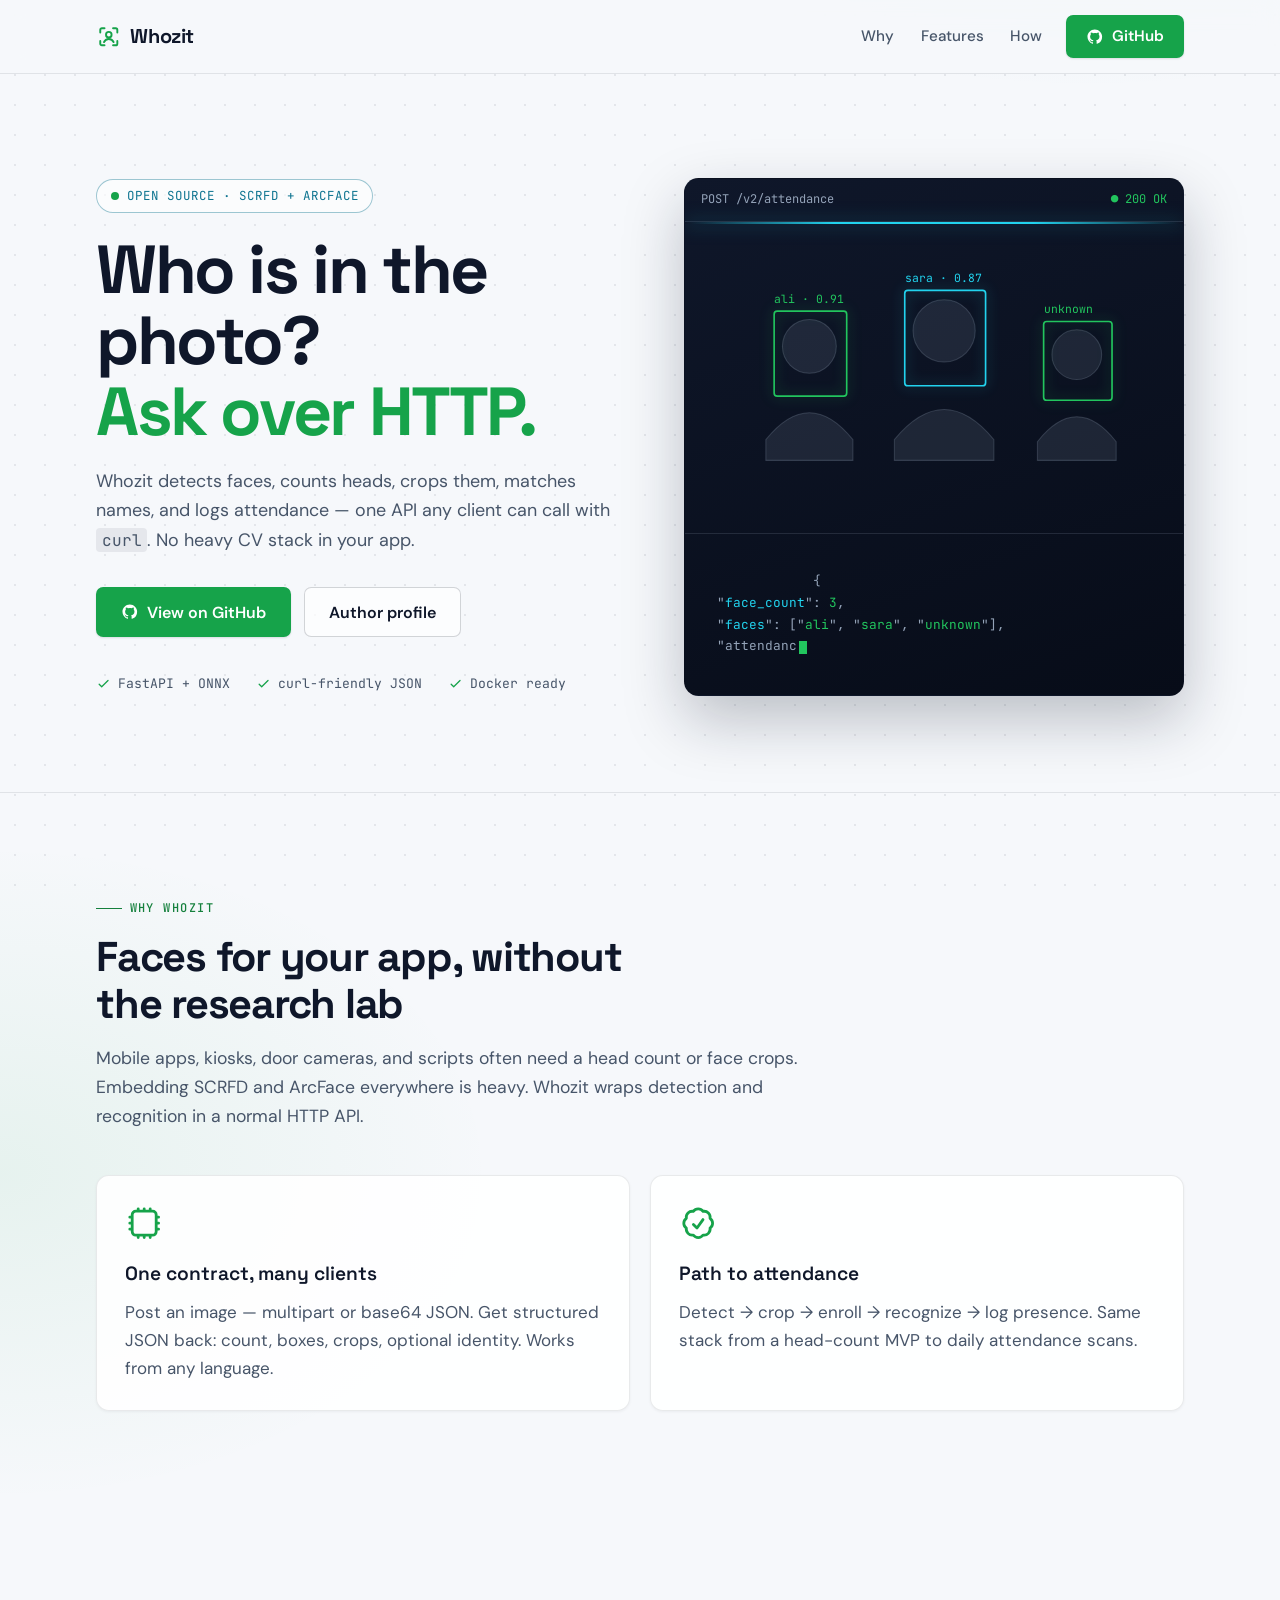
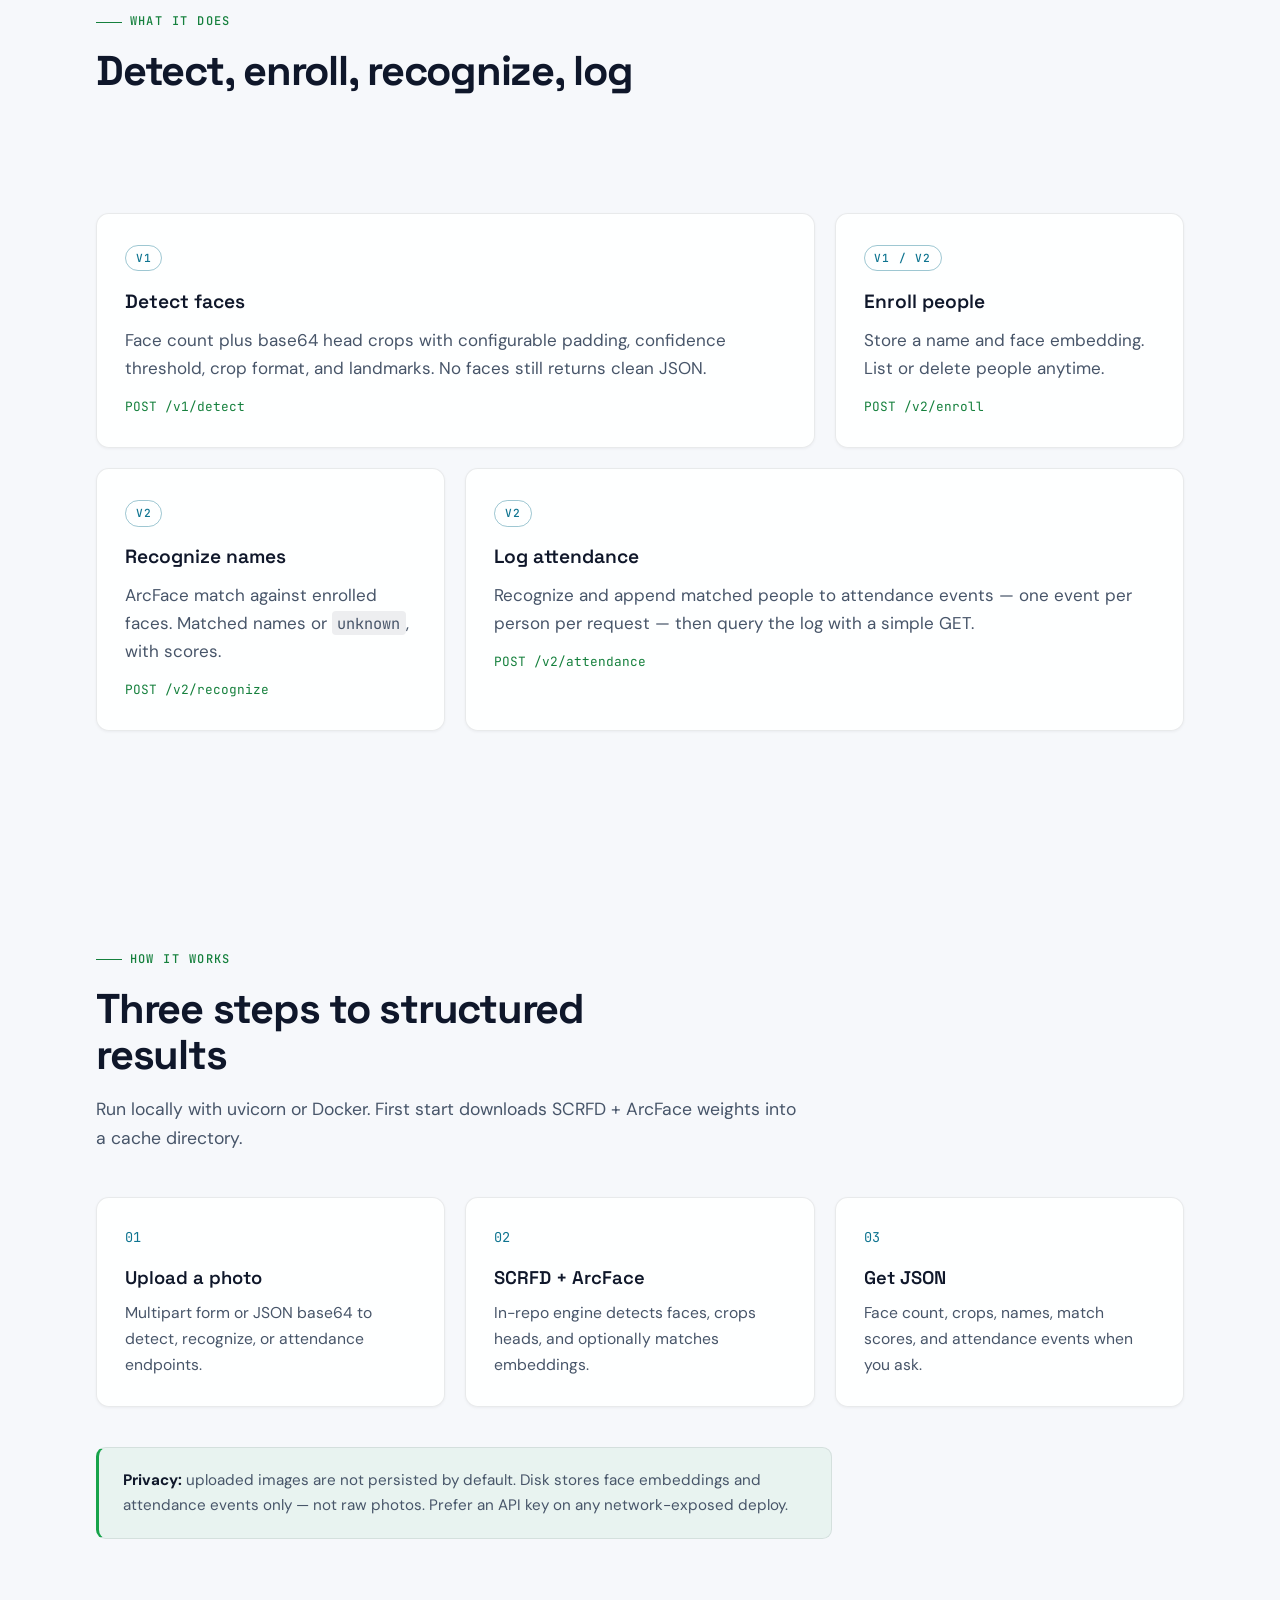
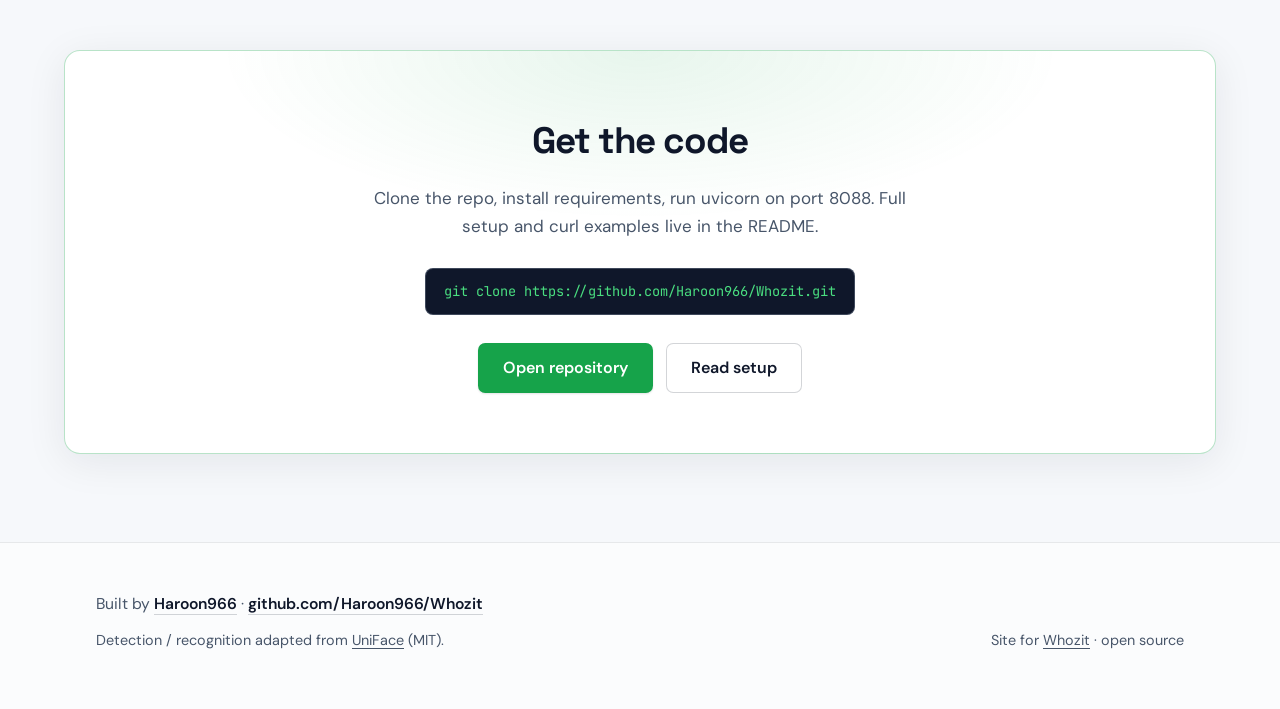
==== docs/index.html @ 68a5ba3b "website added" ====
<!DOCTYPE html>
<html lang="en">
  <head>
    <meta charset="utf-8" />
    <meta name="viewport" content="width=device-width, initial-scale=1" />
    <title>Whozit — Face detect, recognize, attendance API</title>
    <meta
      name="description"
      content="Whozit is an HTTP API for face count, crops, enrollment, recognition, and attendance — call it with curl or any HTTP client."
    />
    <meta name="theme-color" content="#f6f8fb" />
    <link rel="preconnect" href="https://fonts.googleapis.com" />
    <link rel="preconnect" href="https://fonts.gstatic.com" crossorigin />
    <link
      href="https://fonts.googleapis.com/css2?family=DM+Sans:wght@400;500;700&family=Space+Grotesk:wght@400;500;600;700&family=JetBrains+Mono:wght@400;500&display=swap"
      rel="stylesheet"
    />
    <link rel="stylesheet" href="styles.css" />
  </head>
  <body>
    <a class="skip-link" href="#main">Skip to content</a>

    <header class="site-header">
      <div class="header-inner">
        <a class="brand" href="#top">
          <svg class="brand-mark" viewBox="0 0 24 24" fill="none" stroke="currentColor" stroke-width="1.8" aria-hidden="true">
            <path stroke-linecap="round" d="M4 8V5.5A1.5 1.5 0 015.5 4H8M16 4h2.5A1.5 1.5 0 0120 5.5V8M20 16v2.5a1.5 1.5 0 01-1.5 1.5H16M8 20H5.5A1.5 1.5 0 014 18.5V16" />
            <circle cx="12" cy="10" r="2.6" />
            <path stroke-linecap="round" d="M7.5 17c.8-2 2.5-3 4.5-3s3.7 1 4.5 3" />
          </svg>
          Whozit
        </a>
        <nav class="nav-links" aria-label="Primary">
          <a href="#why">Why</a>
          <a href="#features">Features</a>
          <a href="#how">How</a>
          <a
            class="btn btn-primary"
            href="https://github.com/Haroon966/Whozit"
            rel="noopener noreferrer"
          >
            <svg viewBox="0 0 24 24" aria-hidden="true" fill="currentColor">
              <path
                fill-rule="evenodd"
                d="M12 2C6.477 2 2 6.484 2 12.017c0 4.425 2.865 8.18 6.839 9.504.5.092.682-.217.682-.483 0-.237-.008-.868-.013-1.703-2.782.605-3.369-1.343-3.369-1.343-.454-1.158-1.11-1.466-1.11-1.466-.908-.62.069-.608.069-.608 1.003.07 1.531 1.032 1.531 1.032.892 1.53 2.341 1.088 2.91.832.092-.647.35-1.088.636-1.338-2.22-.253-4.555-1.113-4.555-4.951 0-1.093.39-1.988 1.029-2.688-.103-.253-.446-1.272.098-2.65 0 0 .84-.27 2.75 1.026A9.564 9.564 0 0112 6.844c.85.004 1.705.115 2.504.337 1.909-1.296 2.747-1.027 2.747-1.027.546 1.379.202 2.398.1 2.651.64.7 1.028 1.595 1.028 2.688 0 3.848-2.339 4.695-4.566 4.943.359.309.678.92.678 1.855 0 1.338-.012 2.419-.012 2.747 0 .268.18.58.688.482A10.019 10.019 0 0022 12.017C22 6.484 17.522 2 12 2z"
                clip-rule="evenodd"
              />
            </svg>
            GitHub
          </a>
        </nav>
      </div>
    </header>

    <main id="main">
      <section class="hero" id="top" aria-labelledby="hero-heading">
        <div class="hero-inner">
          <div>
            <p class="hero-eyebrow"><span class="pulse-dot" aria-hidden="true"></span> Open source · SCRFD + ArcFace</p>
            <h1 id="hero-heading">
              Who is in the photo?<br />
              <span class="accent">Ask over HTTP.</span>
            </h1>
            <p class="hero-lead">
              Whozit detects faces, counts heads, crops them, matches names, and logs
              attendance — one API any client can call with <code>curl</code>. No heavy CV
              stack in your app.
            </p>
            <div class="hero-actions">
              <a
                class="btn btn-primary btn-large"
                href="https://github.com/Haroon966/Whozit"
                rel="noopener noreferrer"
              >
                <svg viewBox="0 0 24 24" aria-hidden="true" fill="currentColor">
                  <path
                    fill-rule="evenodd"
                    d="M12 2C6.477 2 2 6.484 2 12.017c0 4.425 2.865 8.18 6.839 9.504.5.092.682-.217.682-.483 0-.237-.008-.868-.013-1.703-2.782.605-3.369-1.343-3.369-1.343-.454-1.158-1.11-1.466-1.11-1.466-.908-.62.069-.608.069-.608 1.003.07 1.531 1.032 1.531 1.032.892 1.53 2.341 1.088 2.91.832.092-.647.35-1.088.636-1.338-2.22-.253-4.555-1.113-4.555-4.951 0-1.093.39-1.988 1.029-2.688-.103-.253-.446-1.272.098-2.65 0 0 .84-.27 2.75 1.026A9.564 9.564 0 0112 6.844c.85.004 1.705.115 2.504.337 1.909-1.296 2.747-1.027 2.747-1.027.546 1.379.202 2.398.1 2.651.64.7 1.028 1.595 1.028 2.688 0 3.848-2.339 4.695-4.566 4.943.359.309.678.92.678 1.855 0 1.338-.012 2.419-.012 2.747 0 .268.18.58.688.482A10.019 10.019 0 0022 12.017C22 6.484 17.522 2 12 2z"
                    clip-rule="evenodd"
                  />
                </svg>
                View on GitHub
              </a>
              <a
                class="btn btn-ghost btn-large"
                href="https://github.com/Haroon966"
                rel="noopener noreferrer"
              >
                Author profile
              </a>
            </div>
            <ul class="hero-meta">
              <li>
                <svg viewBox="0 0 24 24" fill="none" stroke="currentColor" stroke-width="2" aria-hidden="true"><path stroke-linecap="round" stroke-linejoin="round" d="M5 13l4 4L19 7" /></svg>
                FastAPI + ONNX
              </li>
              <li>
                <svg viewBox="0 0 24 24" fill="none" stroke="currentColor" stroke-width="2" aria-hidden="true"><path stroke-linecap="round" stroke-linejoin="round" d="M5 13l4 4L19 7" /></svg>
                curl-friendly JSON
              </li>
              <li>
                <svg viewBox="0 0 24 24" fill="none" stroke="currentColor" stroke-width="2" aria-hidden="true"><path stroke-linecap="round" stroke-linejoin="round" d="M5 13l4 4L19 7" /></svg>
                Docker ready
              </li>
            </ul>
          </div>

          <div class="scanner" aria-label="Animated demo: face detection result">
            <div class="scanner-head">
              <span>POST /v2/attendance</span>
              <span class="status">● 200 OK</span>
            </div>
            <div class="scanner-stage">
              <svg viewBox="0 0 480 300" preserveAspectRatio="xMidYMid slice" role="presentation">
                <g class="silhouette">
                  <circle cx="120" cy="120" r="26" />
                  <path d="M78 210 q42 -52 84 0 v20 h-84 z" />
                  <circle cx="250" cy="105" r="30" />
                  <path d="M202 210 q48 -58 96 0 v20 h-96 z" />
                  <circle cx="378" cy="128" r="24" />
                  <path d="M340 212 q38 -48 76 0 v18 h-76 z" />
                </g>
                <rect class="detect-frame" x="86" y="86" width="70" height="82" rx="3" />
                <rect class="detect-frame alt" x="212" y="66" width="78" height="92" rx="3" />
                <rect class="detect-frame" x="346" y="96" width="66" height="76" rx="3" />
                <text class="frame-label" x="86" y="78">ali · 0.91</text>
                <text class="frame-label alt" x="212" y="58">sara · 0.87</text>
                <text class="frame-label" x="346" y="88">unknown</text>
              </svg>
              <div class="scan-line" aria-hidden="true"></div>
            </div>
            <div class="scanner-output" aria-hidden="true">
              <span id="typed"></span><span class="type-caret"></span>
            </div>
          </div>
        </div>
      </section>

      <section class="section" id="why" aria-labelledby="why-heading">
        <span class="section-label reveal">Why Whozit</span>
        <h2 id="why-heading" class="reveal">Faces for your app, without the research lab</h2>
        <p class="section-lead reveal reveal-delay-1">
          Mobile apps, kiosks, door cameras, and scripts often need a head count or face
          crops. Embedding SCRFD and ArcFace everywhere is heavy. Whozit wraps detection
          and recognition in a normal HTTP API.
        </p>
        <div class="why-grid">
          <div class="panel reveal reveal-delay-1">
            <div class="panel-icon" aria-hidden="true">
              <svg viewBox="0 0 24 24" fill="none" stroke="currentColor" stroke-width="1.75">
                <path stroke-linecap="round" stroke-linejoin="round" d="M8.25 3v1.5M4.5 8.25H3m18 0h-1.5M4.5 12H3m18 0h-1.5m-15 3.75H3m18 0h-1.5M8.25 19.5V21M12 3v1.5m0 15V21m3.75-18v1.5m0 15V21m-9-1.5h10.5a2.25 2.25 0 002.25-2.25V6.75a2.25 2.25 0 00-2.25-2.25H6.75A2.25 2.25 0 004.5 6.75v10.5a2.25 2.25 0 002.25 2.25z" />
              </svg>
            </div>
            <h3>One contract, many clients</h3>
            <p>
              Post an image — multipart or base64 JSON. Get structured JSON back: count,
              boxes, crops, optional identity. Works from any language.
            </p>
          </div>
          <div class="panel reveal reveal-delay-2">
            <div class="panel-icon" aria-hidden="true">
              <svg viewBox="0 0 24 24" fill="none" stroke="currentColor" stroke-width="1.75">
                <path stroke-linecap="round" stroke-linejoin="round" d="M9 12.75L11.25 15 15 9.75M21 12c0 1.268-.63 2.39-1.593 3.068a3.745 3.745 0 01-1.043 3.296 3.745 3.745 0 01-3.296 1.043A3.745 3.745 0 0112 21c-1.268 0-2.39-.63-3.068-1.593a3.746 3.746 0 01-3.296-1.043 3.745 3.745 0 01-1.043-3.296A3.745 3.745 0 013 12c0-1.268.63-2.39 1.593-3.068a3.745 3.745 0 011.043-3.296 3.746 3.746 0 013.296-1.043A3.746 3.746 0 0112 3c1.268 0 2.39.63 3.068 1.593a3.746 3.746 0 013.296 1.043 3.746 3.746 0 011.043 3.296A3.745 3.745 0 0121 12z" />
              </svg>
            </div>
            <h3>Path to attendance</h3>
            <p>
              Detect → crop → enroll → recognize → log presence. Same stack from a
              head-count MVP to daily attendance scans.
            </p>
          </div>
        </div>
      </section>

      <section class="section" id="features" aria-labelledby="features-heading">
        <span class="section-label reveal">What it does</span>
        <h2 id="features-heading" class="reveal">Detect, enroll, recognize, log</h2>
        <p class="section-lead reveal reveal-delay-1">
          Own SCRFD + ArcFace under <code>whozit/</code> (adapted from UniFace, MIT).
          FastAPI server plus a simple UI for local use.
        </p>
        <ul class="bento">
          <li class="panel wide reveal reveal-delay-1">
            <span class="feature-tag">v1</span>
            <h3>Detect faces</h3>
            <p>
              Face count plus base64 head crops with configurable padding, confidence
              threshold, crop format, and landmarks. No faces still returns clean JSON.
            </p>
            <span class="endpoint">POST /v1/detect</span>
          </li>
          <li class="panel reveal reveal-delay-2">
            <span class="feature-tag">v1 / v2</span>
            <h3>Enroll people</h3>
            <p>Store a name and face embedding. List or delete people anytime.</p>
            <span class="endpoint">POST /v2/enroll</span>
          </li>
          <li class="panel reveal reveal-delay-1">
            <span class="feature-tag">v2</span>
            <h3>Recognize names</h3>
            <p>
              ArcFace match against enrolled faces. Matched names or
              <code>unknown</code>, with scores.
            </p>
            <span class="endpoint">POST /v2/recognize</span>
          </li>
          <li class="panel wide reveal reveal-delay-2">
            <span class="feature-tag">v2</span>
            <h3>Log attendance</h3>
            <p>
              Recognize and append matched people to attendance events — one event per
              person per request — then query the log with a simple GET.
            </p>
            <span class="endpoint">POST /v2/attendance</span>
          </li>
        </ul>
      </section>

      <section class="section" id="how" aria-labelledby="how-heading">
        <span class="section-label reveal">How it works</span>
        <h2 id="how-heading" class="reveal">Three steps to structured results</h2>
        <p class="section-lead reveal reveal-delay-1">
          Run locally with uvicorn or Docker. First start downloads SCRFD + ArcFace
          weights into a cache directory.
        </p>
        <div class="flow">
          <div class="flow-step reveal reveal-delay-1">
            <h3>Upload a photo</h3>
            <p>Multipart form or JSON base64 to detect, recognize, or attendance endpoints.</p>
          </div>
          <div class="flow-step reveal reveal-delay-2">
            <h3>SCRFD + ArcFace</h3>
            <p>In-repo engine detects faces, crops heads, and optionally matches embeddings.</p>
          </div>
          <div class="flow-step reveal reveal-delay-3">
            <h3>Get JSON</h3>
            <p>Face count, crops, names, match scores, and attendance events when you ask.</p>
          </div>
        </div>
        <p class="privacy-note reveal">
          <strong>Privacy:</strong> uploaded images are not persisted by default. Disk
          stores face embeddings and attendance events only — not raw photos. Prefer an
          API key on any network-exposed deploy.
        </p>
      </section>

      <section class="cta-band" aria-labelledby="cta-heading">
        <h2 id="cta-heading" class="reveal">Get the code</h2>
        <p class="reveal reveal-delay-1">
          Clone the repo, install requirements, run uvicorn on port 8088. Full setup and
          curl examples live in the README.
        </p>
        <div class="reveal reveal-delay-2">
          <code class="clone">git clone https://github.com/Haroon966/Whozit.git</code>
        </div>
        <div class="cta-actions reveal reveal-delay-3">
          <a
            class="btn btn-primary btn-large"
            href="https://github.com/Haroon966/Whozit"
            rel="noopener noreferrer"
          >
            Open repository
          </a>
          <a
            class="btn btn-ghost btn-large"
            href="https://github.com/Haroon966/Whozit#setup"
            rel="noopener noreferrer"
          >
            Read setup
          </a>
        </div>
      </section>
    </main>

    <footer class="site-footer">
      <div class="footer-inner">
        <div>
          <p class="footer-credit">
            Built by
            <a href="https://github.com/Haroon966" rel="noopener noreferrer"
              ><strong>Haroon966</strong></a
            >
            ·
            <a href="https://github.com/Haroon966/Whozit" rel="noopener noreferrer"
              >github.com/Haroon966/Whozit</a
            >
          </p>
          <p class="footer-meta footer-meta-gap">
            Detection / recognition adapted from
            <a href="https://github.com/yakhyo/uniface" rel="noopener noreferrer">UniFace</a>
            (MIT).
          </p>
        </div>
        <p class="footer-meta">
          Site for
          <a href="https://github.com/Haroon966/Whozit" rel="noopener noreferrer">Whozit</a>
          · open source
        </p>
      </div>
    </footer>

    <script>
      (function () {
        var reduceMotion = window.matchMedia("(prefers-reduced-motion: reduce)").matches;

        /* scroll reveal */
        var nodes = document.querySelectorAll(".reveal");
        if (reduceMotion || !("IntersectionObserver" in window)) {
          nodes.forEach(function (el) {
            el.classList.add("is-visible");
          });
        } else {
          var io = new IntersectionObserver(
            function (entries) {
              entries.forEach(function (entry) {
                if (entry.isIntersecting) {
                  entry.target.classList.add("is-visible");
                  io.unobserve(entry.target);
                }
              });
            },
            { rootMargin: "0px 0px -8% 0px", threshold: 0.12 }
          );
          nodes.forEach(function (el) {
            io.observe(el);
          });
        }

        /* typed JSON output in scanner */
        var target = document.getElementById("typed");
        if (!target) return;

        var lines = [
          '{',
          '  "face_count": 3,',
          '  "faces": ["ali", "sara", "unknown"],',
          '  "attendance": ["ali", "sara"]',
          '}'
        ];
        var full = lines.join("\n");

        function paint(text) {
          target.innerHTML = text
            .replace(/&/g, "&amp;")
            .replace(/</g, "&lt;")
            .replace(/"(\w+)":/g, '"<span class="key">$1</span>":')
            .replace(/: (\d+)/g, ': <span class="val">$1</span>')
            .replace(/"(ali|sara|unknown)"/g, '"<span class="val">$1</span>"');
        }

        if (reduceMotion) {
          paint(full);
          return;
        }

        var i = 0;
        function tick() {
          i += 2;
          paint(full.slice(0, i));
          if (i < full.length) {
            setTimeout(tick, 24);
          }
        }
        setTimeout(tick, 900);
      })();
    </script>
  </body>
</html>
---- docs/styles.css ----
:root {
  --bg: #f6f8fb;
  --bg-raise: #ffffff;
  --bg-card: rgba(255, 255, 255, 0.88);
  --line: rgba(15, 23, 42, 0.09);
  --line-strong: rgba(15, 23, 42, 0.18);
  --text: #0f172a;
  --muted: #475569;
  --green: #16a34a;
  --green-deep: #15803d;
  --cyan: #0e7490;
  --font-display: "Space Grotesk", system-ui, sans-serif;
  --font-body: "DM Sans", system-ui, sans-serif;
  --font-mono: "JetBrains Mono", ui-monospace, "SF Mono", Menlo, monospace;
  --ease: cubic-bezier(0.22, 1, 0.36, 1);
  --max: 72rem;
}

*,
*::before,
*::after {
  box-sizing: border-box;
}

html {
  scroll-behavior: smooth;
}

body {
  margin: 0;
  font-family: var(--font-body);
  font-size: 1.0625rem;
  line-height: 1.65;
  color: var(--text);
  background:
    radial-gradient(1000px 520px at 85% -5%, rgba(8, 145, 178, 0.08), transparent 55%),
    radial-gradient(900px 600px at 0% 30%, rgba(22, 163, 74, 0.07), transparent 55%),
    var(--bg);
  min-height: 100vh;
  color-scheme: light;
}

/* faint dot grid over whole page */
body::before {
  content: "";
  position: fixed;
  inset: 0;
  z-index: -1;
  background-image: radial-gradient(rgba(15, 23, 42, 0.08) 1px, transparent 1px);
  background-size: 30px 30px;
  pointer-events: none;
}

img,
svg {
  display: block;
  max-width: 100%;
}

code {
  font-family: var(--font-mono);
  font-size: 0.9em;
  background: rgba(15, 23, 42, 0.07);
  border-radius: 0.25rem;
  padding: 0.1em 0.35em;
}

a {
  color: var(--cyan);
  text-decoration-thickness: 1px;
  text-underline-offset: 0.2em;
}

a:hover {
  color: var(--green-deep);
}

:focus-visible {
  outline: 2px solid var(--green);
  outline-offset: 3px;
}

.skip-link {
  position: absolute;
  left: 1rem;
  top: -4rem;
  z-index: 100;
  padding: 0.6rem 1rem;
  background: var(--text);
  color: #ffffff;
  font-weight: 700;
  border-radius: 0.4rem;
  text-decoration: none;
  transition: top 0.2s var(--ease);
}

.skip-link:focus {
  top: 1rem;
}

/* ---------- header ---------- */

.site-header {
  position: sticky;
  top: 0;
  z-index: 50;
  backdrop-filter: blur(12px);
  background: rgba(246, 248, 251, 0.85);
  border-bottom: 1px solid var(--line);
}

.header-inner {
  max-width: var(--max);
  margin: 0 auto;
  padding: 0.85rem 1rem;
  display: flex;
  align-items: center;
  justify-content: space-between;
  gap: 1rem;
}

@media (min-width: 768px) {
  .header-inner {
    padding: 0.9rem 1.5rem;
  }
}

@media (min-width: 1024px) {
  .header-inner {
    padding: 0.95rem 2rem;
  }
}

.brand {
  display: inline-flex;
  align-items: center;
  gap: 0.55rem;
  font-family: var(--font-display);
  font-weight: 700;
  font-size: 1.25rem;
  letter-spacing: -0.02em;
  color: var(--text);
  text-decoration: none;
}

.brand:hover {
  color: var(--text);
}

.brand-mark {
  width: 1.6rem;
  height: 1.6rem;
  color: var(--green);
}

.nav-links {
  display: flex;
  align-items: center;
  gap: 0.35rem;
}

.nav-links a:not(.btn) {
  color: var(--muted);
  text-decoration: none;
  font-size: 0.95rem;
  font-weight: 500;
  padding: 0.4rem 0.65rem;
  border-radius: 0.35rem;
  transition: color 0.2s var(--ease), background-color 0.2s var(--ease);
}

.nav-links a:not(.btn):hover {
  color: var(--text);
  background: rgba(15, 23, 42, 0.06);
}

.nav-links .btn {
  margin-left: 0.5rem;
}

@media (max-width: 560px) {
  .nav-links a:not(.btn) {
    display: none;
  }
}

/* ---------- buttons ---------- */

.btn {
  display: inline-flex;
  align-items: center;
  justify-content: center;
  gap: 0.5rem;
  padding: 0.7rem 1.2rem;
  border-radius: 0.45rem;
  font-family: var(--font-body);
  font-weight: 600;
  font-size: 0.95rem;
  line-height: 1.2;
  text-decoration: none;
  cursor: pointer;
  border: 1px solid transparent;
  transition: background-color 0.2s var(--ease), color 0.2s var(--ease),
    border-color 0.2s var(--ease), box-shadow 0.25s var(--ease);
}

.btn svg {
  width: 1.1rem;
  height: 1.1rem;
  flex-shrink: 0;
}

.btn-primary {
  background: var(--green);
  color: #ffffff;
  box-shadow: 0 1px 2px rgba(15, 23, 42, 0.12);
}

.btn-primary:hover {
  background: var(--green-deep);
  color: #ffffff;
  box-shadow: 0 4px 18px rgba(22, 163, 74, 0.35);
}

.btn-ghost {
  background: rgba(255, 255, 255, 0.7);
  color: var(--text);
  border-color: var(--line-strong);
}

.btn-ghost:hover {
  background: #ffffff;
  color: var(--text);
  border-color: rgba(15, 23, 42, 0.32);
}

.btn-large {
  padding: 0.9rem 1.5rem;
  font-size: 1rem;
}

/* ---------- hero ---------- */

.hero {
  position: relative;
  overflow: hidden;
  border-bottom: 1px solid var(--line);
}

.hero-inner {
  max-width: var(--max);
  margin: 0 auto;
  padding: 4.5rem 1rem 4rem;
  display: grid;
  gap: 3rem;
  align-items: center;
}

@media (min-width: 768px) {
  .hero-inner {
    padding: 5.5rem 1.5rem 5rem;
  }
}

@media (min-width: 1024px) {
  .hero-inner {
    grid-template-columns: 1.05fr 1fr;
    gap: 4rem;
    padding: 6.5rem 2rem 6rem;
  }
}

.hero-eyebrow {
  display: inline-flex;
  align-items: center;
  gap: 0.5rem;
  font-family: var(--font-mono);
  font-size: 0.78rem;
  letter-spacing: 0.08em;
  text-transform: uppercase;
  color: var(--cyan);
  border: 1px solid rgba(14, 116, 144, 0.4);
  border-radius: 999px;
  padding: 0.35rem 0.85rem;
  margin: 0 0 1.4rem;
  background: rgba(255, 255, 255, 0.6);
}

.pulse-dot {
  width: 0.5rem;
  height: 0.5rem;
  border-radius: 999px;
  background: var(--green);
  animation: pulse 2s ease-in-out infinite;
}

@keyframes pulse {
  0%,
  100% {
    box-shadow: 0 0 0 0 rgba(22, 163, 74, 0.5);
  }
  50% {
    box-shadow: 0 0 0 6px rgba(22, 163, 74, 0);
  }
}

.hero h1 {
  font-family: var(--font-display);
  font-size: clamp(2.5rem, 6.5vw, 4.25rem);
  font-weight: 700;
  letter-spacing: -0.035em;
  line-height: 1.04;
  margin: 0 0 1.2rem;
}

.hero h1 .accent {
  color: var(--green);
}

.hero-lead {
  margin: 0 0 2rem;
  color: var(--muted);
  font-size: 1.12rem;
  max-width: 34rem;
}

.hero-actions {
  display: flex;
  flex-wrap: wrap;
  gap: 0.85rem;
}

.hero-meta {
  margin: 2.25rem 0 0;
  padding: 0;
  list-style: none;
  display: flex;
  flex-wrap: wrap;
  gap: 0.6rem 1.6rem;
  font-family: var(--font-mono);
  font-size: 0.82rem;
  color: var(--muted);
}

.hero-meta li {
  display: inline-flex;
  align-items: center;
  gap: 0.45rem;
}

.hero-meta svg {
  width: 0.95rem;
  height: 0.95rem;
  color: var(--green);
}

/* scanner panel — stays dark like a camera feed */

.scanner {
  position: relative;
  border: 1px solid rgba(15, 23, 42, 0.25);
  border-radius: 0.9rem;
  background: linear-gradient(160deg, #0f172a, #070c18);
  overflow: hidden;
  box-shadow: 0 24px 60px rgba(15, 23, 42, 0.25);
}

.scanner-head {
  display: flex;
  align-items: center;
  justify-content: space-between;
  gap: 1rem;
  padding: 0.7rem 1rem;
  border-bottom: 1px solid rgba(148, 163, 184, 0.18);
  font-family: var(--font-mono);
  font-size: 0.75rem;
  color: #94a3b8;
}

.scanner-head .status {
  color: #22c55e;
}

.scanner-stage {
  position: relative;
  aspect-ratio: 16 / 10;
}

.scanner-stage svg {
  position: absolute;
  inset: 0;
  width: 100%;
  height: 100%;
}

.silhouette {
  fill: rgba(148, 163, 184, 0.14);
  stroke: rgba(148, 163, 184, 0.25);
  stroke-width: 1;
}

.detect-frame {
  fill: none;
  stroke: #22c55e;
  stroke-width: 1.6;
  stroke-dasharray: 340;
  stroke-dashoffset: 340;
  animation: draw-frame 1.1s var(--ease) forwards;
  filter: drop-shadow(0 0 6px rgba(34, 197, 94, 0.45));
}

.detect-frame.alt {
  stroke: #22d3ee;
  filter: drop-shadow(0 0 6px rgba(34, 211, 238, 0.45));
}

.detect-frame:nth-of-type(1) { animation-delay: 0.5s; }
.detect-frame:nth-of-type(2) { animation-delay: 0.9s; }
.detect-frame:nth-of-type(3) { animation-delay: 1.3s; }

@keyframes draw-frame {
  to {
    stroke-dashoffset: 0;
  }
}

.frame-label {
  font-family: var(--font-mono);
  font-size: 11px;
  fill: #22c55e;
  opacity: 0;
  animation: fade-in 0.4s ease-out forwards;
}

.frame-label.alt {
  fill: #22d3ee;
}

.frame-label:nth-of-type(1) { animation-delay: 1.4s; }
.frame-label:nth-of-type(2) { animation-delay: 1.7s; }
.frame-label:nth-of-type(3) { animation-delay: 2s; }

@keyframes fade-in {
  to {
    opacity: 1;
  }
}

.scan-line {
  position: absolute;
  left: 0;
  right: 0;
  top: 0;
  height: 2px;
  background: linear-gradient(90deg, transparent, #22d3ee 30%, #22d3ee 70%, transparent);
  box-shadow: 0 0 18px rgba(34, 211, 238, 0.6);
  animation: scan 3.4s ease-in-out infinite;
  pointer-events: none;
}

@keyframes scan {
  0% {
    top: 2%;
    opacity: 0;
  }
  8% {
    opacity: 1;
  }
  48% {
    top: 96%;
    opacity: 1;
  }
  56% {
    opacity: 0;
  }
  100% {
    top: 2%;
    opacity: 0;
  }
}

.scanner-output {
  border-top: 1px solid rgba(148, 163, 184, 0.18);
  padding: 0.9rem 1rem 1rem;
  font-family: var(--font-mono);
  font-size: 0.8rem;
  line-height: 1.7;
  color: #94a3b8;
  min-height: 7.2em;
  white-space: pre-wrap;
}

.scanner-output .key {
  color: #22d3ee;
}

.scanner-output .val {
  color: #22c55e;
}

.type-caret {
  display: inline-block;
  width: 0.55em;
  height: 1.05em;
  vertical-align: text-bottom;
  background: #22c55e;
  margin-left: 2px;
  animation: caret-blink 1s steps(1) infinite;
}

@keyframes caret-blink {
  50% {
    opacity: 0;
  }
}

/* ---------- sections ---------- */

.section {
  max-width: var(--max);
  margin: 0 auto;
  padding: 4.5rem 1rem;
}

@media (min-width: 768px) {
  .section {
    padding: 5.5rem 1.5rem;
  }
}

@media (min-width: 1024px) {
  .section {
    padding: 6rem 2rem;
  }
}

.section-label {
  display: inline-flex;
  align-items: center;
  gap: 0.5rem;
  font-family: var(--font-mono);
  font-size: 0.75rem;
  font-weight: 500;
  letter-spacing: 0.12em;
  text-transform: uppercase;
  color: var(--green-deep);
  margin-bottom: 1rem;
}

.section-label::before {
  content: "";
  width: 1.6rem;
  height: 1px;
  background: var(--green-deep);
}

.section h2 {
  font-family: var(--font-display);
  font-size: clamp(1.85rem, 4.2vw, 2.6rem);
  font-weight: 700;
  letter-spacing: -0.03em;
  line-height: 1.12;
  margin: 0 0 1rem;
  max-width: 22ch;
}

.section-lead {
  margin: 0;
  color: var(--muted);
  max-width: 44rem;
  font-size: 1.1rem;
}

/* scroll reveal */

.reveal {
  opacity: 0;
  transform: translateY(1.1rem);
  transition: opacity 0.6s var(--ease), transform 0.6s var(--ease);
}

.reveal.is-visible {
  opacity: 1;
  transform: none;
}

.reveal-delay-1 { transition-delay: 0.08s; }
.reveal-delay-2 { transition-delay: 0.16s; }
.reveal-delay-3 { transition-delay: 0.24s; }
.reveal-delay-4 { transition-delay: 0.32s; }

/* ---------- why ---------- */

.why-grid {
  display: grid;
  gap: 1.25rem;
  margin-top: 2.75rem;
}

@media (min-width: 768px) {
  .why-grid {
    grid-template-columns: 1fr 1fr;
  }
}

.panel {
  position: relative;
  border: 1px solid var(--line);
  border-radius: 0.8rem;
  background: var(--bg-card);
  padding: 1.75rem;
  box-shadow: 0 1px 3px rgba(15, 23, 42, 0.05);
  transition: border-color 0.25s var(--ease), box-shadow 0.25s var(--ease),
    background-color 0.25s var(--ease);
}

.panel:hover {
  border-color: rgba(22, 163, 74, 0.45);
  box-shadow: 0 8px 28px rgba(22, 163, 74, 0.12);
}

.panel h3 {
  font-family: var(--font-display);
  font-size: 1.2rem;
  font-weight: 600;
  margin: 0 0 0.5rem;
}

.panel p {
  margin: 0;
  color: var(--muted);
}

.panel-icon {
  width: 2.4rem;
  height: 2.4rem;
  margin-bottom: 1rem;
  color: var(--green);
}

.panel-icon svg {
  width: 100%;
  height: 100%;
}

/* ---------- features bento ---------- */

.bento {
  display: grid;
  gap: 1.25rem;
  margin-top: 2.75rem;
  padding: 0;
  list-style: none;
}

@media (min-width: 768px) {
  .bento {
    grid-template-columns: repeat(2, 1fr);
  }
  .bento .wide {
    grid-column: span 2;
  }
}

@media (min-width: 1024px) {
  .bento {
    grid-template-columns: repeat(3, 1fr);
  }
  .bento .wide {
    grid-column: span 2;
  }
}

.bento .panel {
  height: 100%;
}

.feature-tag {
  display: inline-block;
  margin-bottom: 0.9rem;
  font-family: var(--font-mono);
  font-size: 0.7rem;
  font-weight: 500;
  letter-spacing: 0.1em;
  text-transform: uppercase;
  color: var(--cyan);
  border: 1px solid rgba(14, 116, 144, 0.4);
  border-radius: 999px;
  padding: 0.2rem 0.6rem;
}

.endpoint {
  display: inline-block;
  margin-top: 0.9rem;
  font-family: var(--font-mono);
  font-size: 0.8rem;
  color: var(--green-deep);
}

/* ---------- how / flow ---------- */

.flow {
  margin-top: 2.75rem;
  display: grid;
  gap: 1.25rem;
  counter-reset: step;
}

@media (min-width: 900px) {
  .flow {
    grid-template-columns: repeat(3, 1fr);
  }
}

.flow-step {
  position: relative;
  border: 1px solid var(--line);
  border-radius: 0.8rem;
  background: var(--bg-card);
  padding: 1.75rem;
  box-shadow: 0 1px 3px rgba(15, 23, 42, 0.05);
  transition: border-color 0.25s var(--ease), box-shadow 0.25s var(--ease);
}

.flow-step:hover {
  border-color: rgba(14, 116, 144, 0.45);
  box-shadow: 0 8px 28px rgba(14, 116, 144, 0.12);
}

.flow-step::before {
  counter-increment: step;
  content: "0" counter(step);
  display: block;
  font-family: var(--font-mono);
  font-size: 0.85rem;
  color: var(--cyan);
  margin-bottom: 0.9rem;
}

.flow-step h3 {
  font-family: var(--font-display);
  font-size: 1.15rem;
  font-weight: 600;
  margin: 0 0 0.45rem;
}

.flow-step p {
  margin: 0;
  color: var(--muted);
  font-size: 0.98rem;
}

.privacy-note {
  margin-top: 2.5rem;
  padding: 1.25rem 1.5rem;
  border: 1px solid var(--line);
  border-left: 3px solid var(--green);
  border-radius: 0.6rem;
  background: rgba(22, 163, 74, 0.06);
  color: var(--muted);
  font-size: 0.95rem;
  max-width: 46rem;
}

.privacy-note strong {
  color: var(--text);
}

/* ---------- CTA ---------- */

.cta-band {
  position: relative;
  overflow: hidden;
  margin: 0 1rem 4.5rem;
  padding: 3rem 1.5rem;
  border: 1px solid rgba(22, 163, 74, 0.3);
  border-radius: 1rem;
  background:
    radial-gradient(600px 240px at 50% 0%, rgba(22, 163, 74, 0.1), transparent 70%),
    var(--bg-raise);
  box-shadow: 0 8px 40px rgba(15, 23, 42, 0.08);
  text-align: center;
}

@media (min-width: 768px) {
  .cta-band {
    margin: 0 auto 5.5rem;
    max-width: var(--max);
    padding: 3.75rem 2.5rem;
  }
}

.cta-band h2 {
  font-family: var(--font-display);
  font-size: clamp(1.7rem, 3.8vw, 2.3rem);
  font-weight: 700;
  letter-spacing: -0.03em;
  margin: 0 0 0.75rem;
}

.cta-band p {
  margin: 0 auto 1.75rem;
  max-width: 36rem;
  color: var(--muted);
}

.cta-band .clone {
  display: inline-block;
  margin: 0 auto 1.75rem;
  padding: 0.7rem 1.1rem;
  border: 1px solid rgba(148, 163, 184, 0.35);
  border-radius: 0.5rem;
  background: #0f172a;
  font-family: var(--font-mono);
  font-size: 0.85rem;
  color: #4ade80;
  user-select: all;
}

.cta-actions {
  display: flex;
  flex-wrap: wrap;
  gap: 0.85rem;
  justify-content: center;
}

/* ---------- footer ---------- */

.site-footer {
  border-top: 1px solid var(--line);
  background: rgba(255, 255, 255, 0.6);
}

.footer-inner {
  max-width: var(--max);
  margin: 0 auto;
  padding: 2.5rem 1rem 3rem;
  display: grid;
  gap: 1.5rem;
}

@media (min-width: 768px) {
  .footer-inner {
    padding: 2.75rem 1.5rem 3.25rem;
    grid-template-columns: 1.4fr 1fr;
    align-items: end;
  }
  .footer-inner > :last-child {
    text-align: right;
  }
}

@media (min-width: 1024px) {
  .footer-inner {
    padding: 3rem 2rem 3.5rem;
  }
}

.footer-credit {
  margin: 0;
  color: var(--muted);
  font-size: 0.98rem;
}

.footer-credit strong {
  color: var(--text);
  font-weight: 600;
}

.footer-credit a {
  font-weight: 600;
  color: var(--text);
  text-decoration: none;
  border-bottom: 1px solid var(--line-strong);
  transition: border-color 0.2s var(--ease), color 0.2s var(--ease);
}

.footer-credit a:hover {
  color: var(--green-deep);
  border-bottom-color: var(--green-deep);
}

.footer-meta {
  margin: 0;
  color: var(--muted);
  font-size: 0.9rem;
}

.footer-meta-gap {
  margin-top: 0.75rem;
}

.footer-meta a {
  color: var(--muted);
}

.footer-meta a:hover {
  color: var(--green-deep);
}

/* ---------- reduced motion ---------- */

@media (prefers-reduced-motion: reduce) {
  html {
    scroll-behavior: auto;
  }

  .pulse-dot,
  .scan-line,
  .type-caret {
    animation: none;
  }

  .scan-line {
    display: none;
  }

  .detect-frame {
    animation: none;
    stroke-dashoffset: 0;
  }

  .frame-label {
    animation: none;
    opacity: 1;
  }

  .reveal {
    opacity: 1;
    transform: none;
    transition: none;
  }

  .btn,
  .panel,
  .flow-step,
  .nav-links a,
  a {
    transition: none;
  }
}
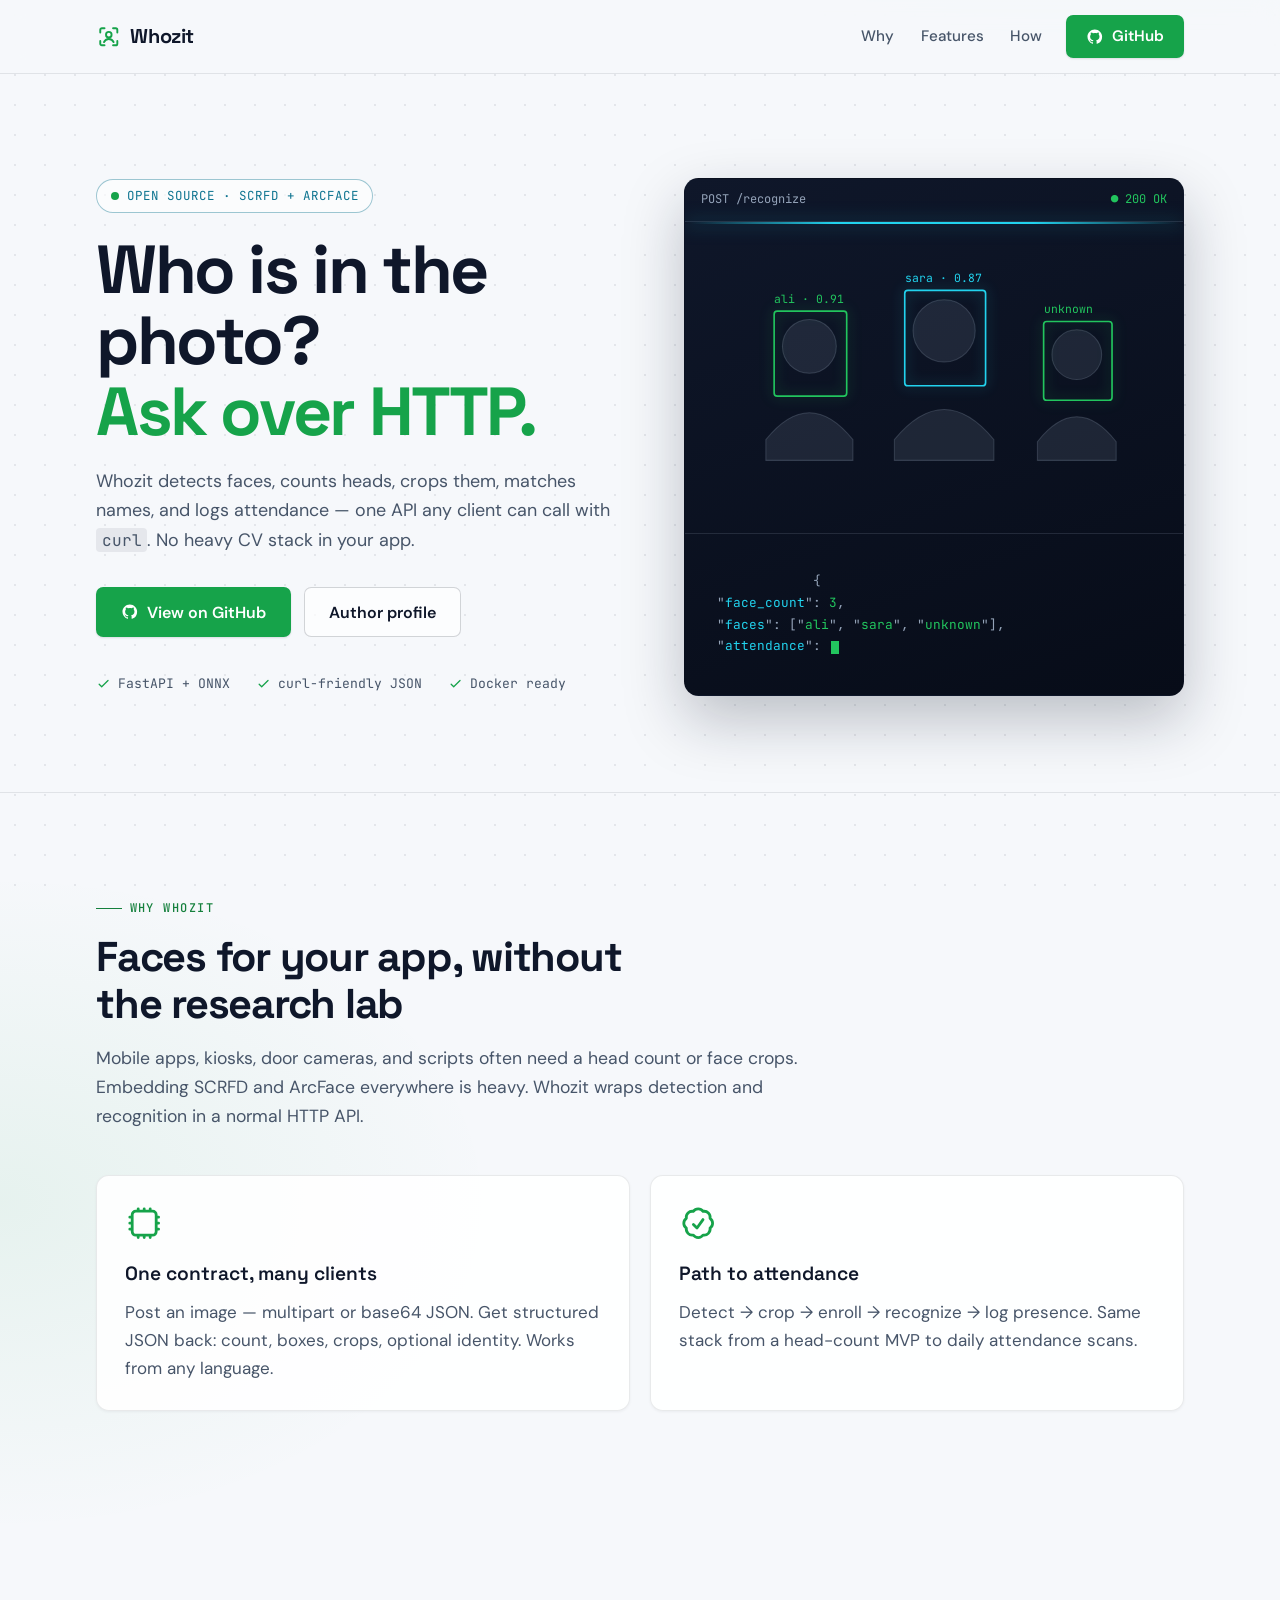
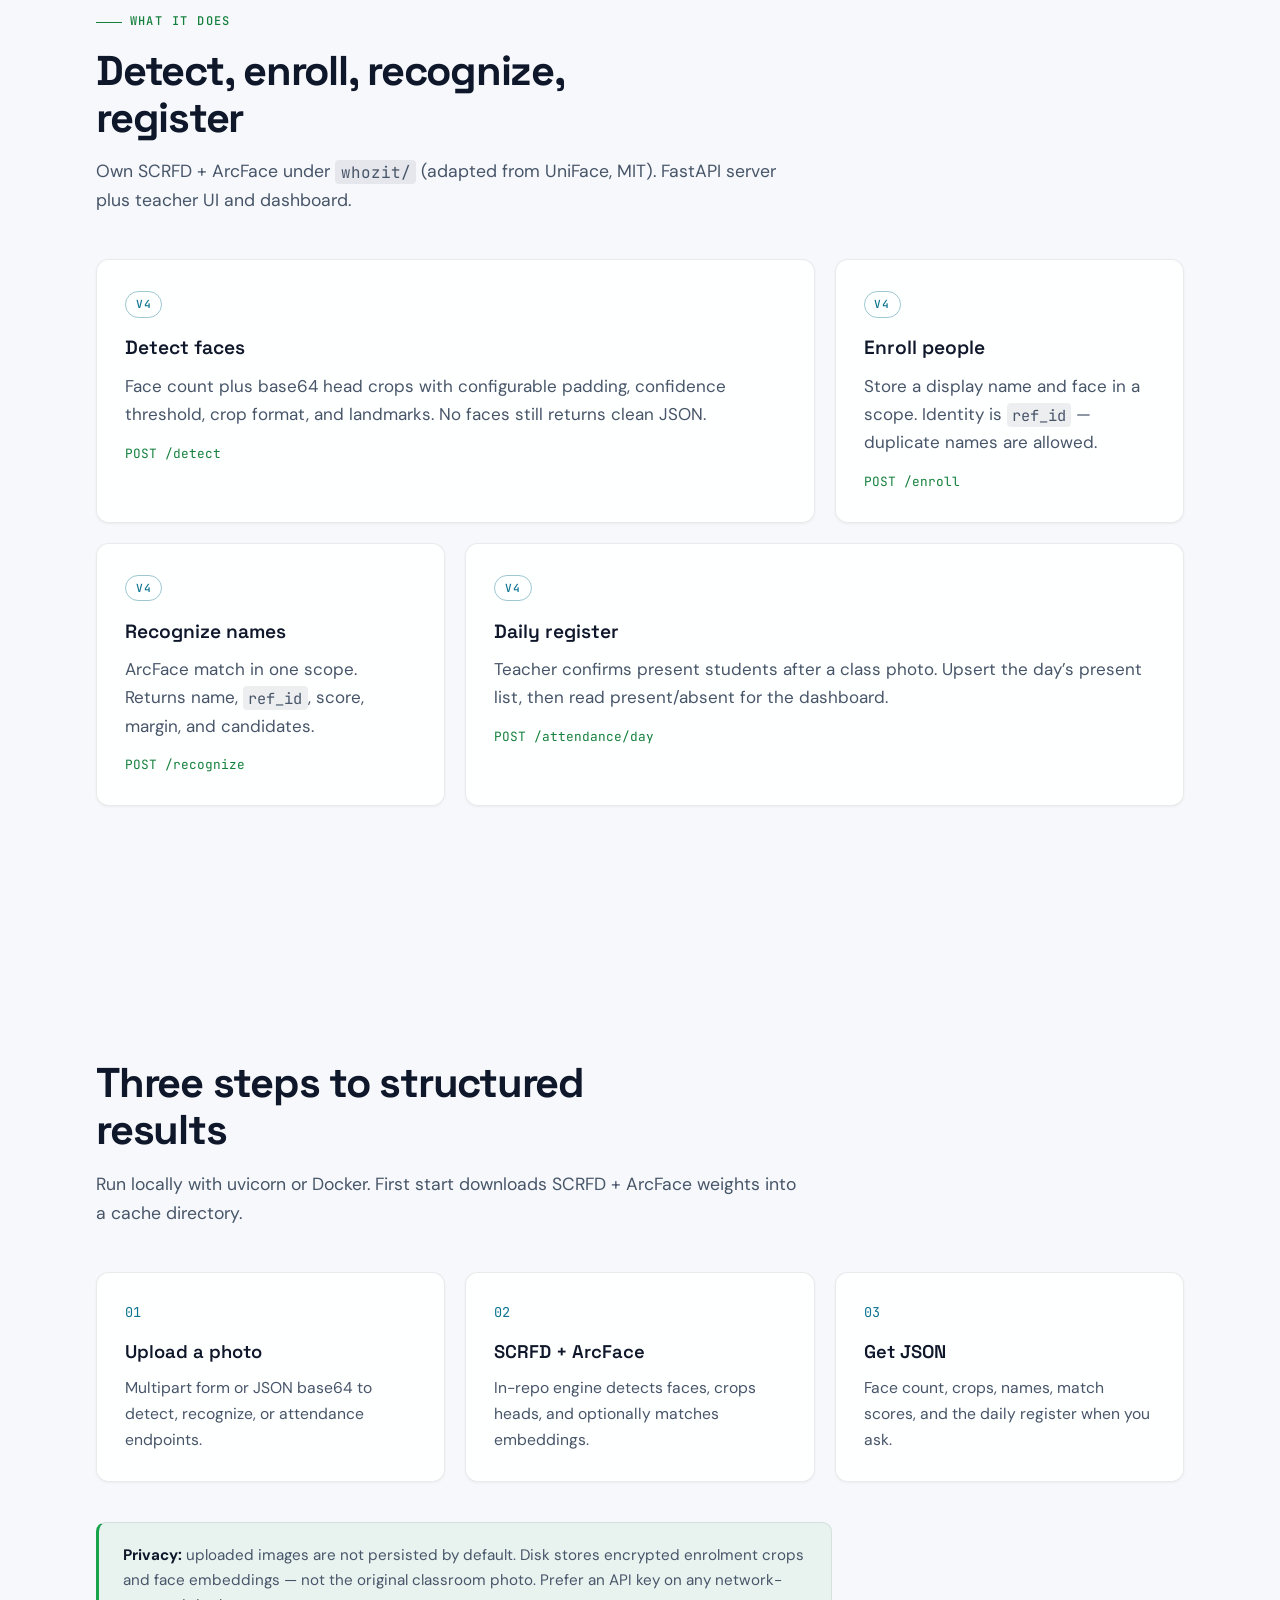
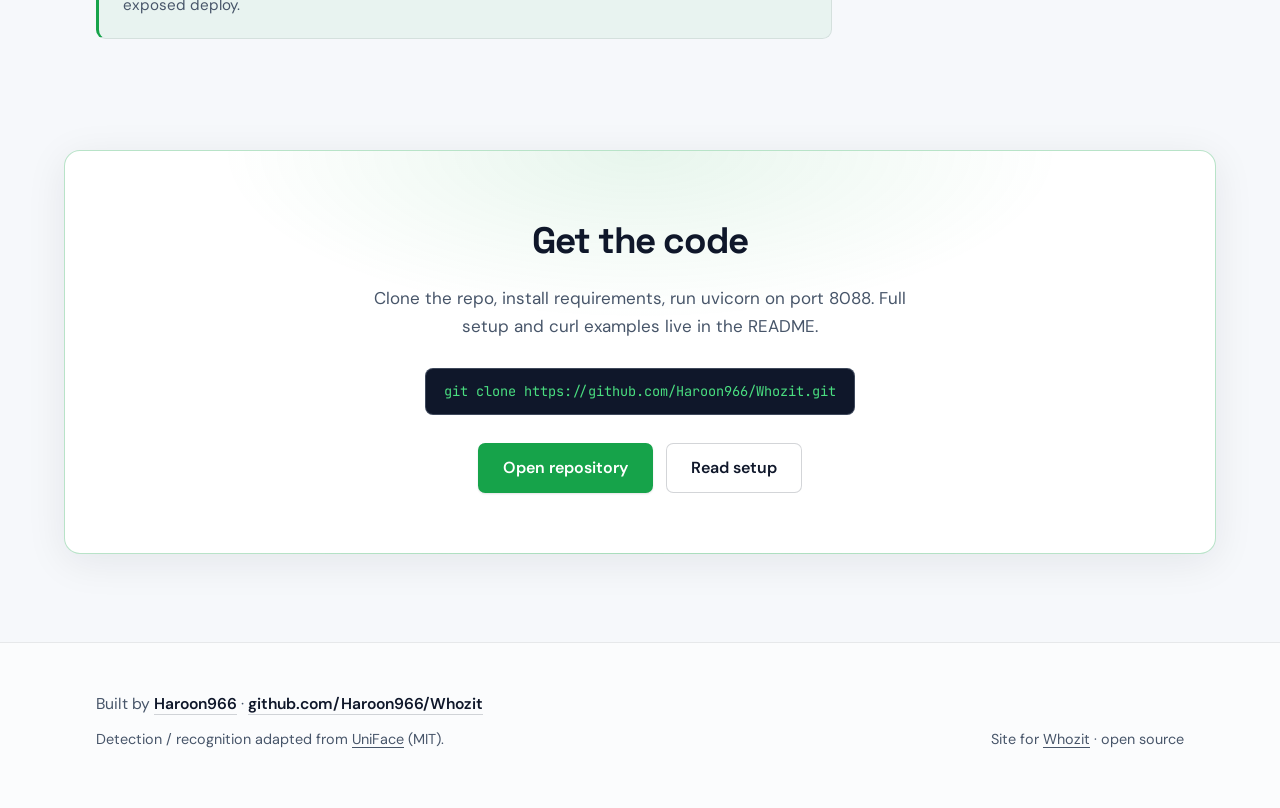
==== commit 686a6899: "Ship v4 attendance with stable school-scoped student IDs. Replace class-in-id enroll with org tables" ====
--- a/docs/index.html
+++ b/docs/index.html
@@ -107,7 +107,7 @@
 
           <div class="scanner" aria-label="Animated demo: face detection result">
             <div class="scanner-head">
-              <span>POST /v2/attendance</span>
+              <span>POST /recognize</span>
               <span class="status">● 200 OK</span>
             </div>
             <div class="scanner-stage">
@@ -174,44 +174,42 @@
 
       <section class="section" id="features" aria-labelledby="features-heading">
         <span class="section-label reveal">What it does</span>
-        <h2 id="features-heading" class="reveal">Detect, enroll, recognize, log</h2>
+        <h2 id="features-heading" class="reveal">Detect, enroll, recognize, register</h2>
         <p class="section-lead reveal reveal-delay-1">
           Own SCRFD + ArcFace under <code>whozit/</code> (adapted from UniFace, MIT).
-          FastAPI server plus a simple UI for local use.
+          FastAPI server plus teacher UI and dashboard.
         </p>
         <ul class="bento">
           <li class="panel wide reveal reveal-delay-1">
-            <span class="feature-tag">v1</span>
+            <span class="feature-tag">v4</span>
             <h3>Detect faces</h3>
             <p>
               Face count plus base64 head crops with configurable padding, confidence
               threshold, crop format, and landmarks. No faces still returns clean JSON.
             </p>
-            <span class="endpoint">POST /v1/detect</span>
+            <span class="endpoint">POST /detect</span>
           </li>
           <li class="panel reveal reveal-delay-2">
-            <span class="feature-tag">v1 / v2</span>
+            <span class="feature-tag">v4</span>
             <h3>Enroll people</h3>
-            <p>Store a name and face embedding. List or delete people anytime.</p>
-            <span class="endpoint">POST /v2/enroll</span>
+            <p>Store a display name and face in a scope. Identity is <code>ref_id</code> — duplicate names are allowed.</p>
+            <span class="endpoint">POST /enroll</span>
           </li>
           <li class="panel reveal reveal-delay-1">
-            <span class="feature-tag">v2</span>
+            <span class="feature-tag">v4</span>
             <h3>Recognize names</h3>
             <p>
-              ArcFace match against enrolled faces. Matched names or
-              <code>unknown</code>, with scores.
-            </p>
-            <span class="endpoint">POST /v2/recognize</span>
+              ArcFace match in one scope. Returns name, <code>ref_id</code>, score, margin, and candidates.
+            </p>
+            <span class="endpoint">POST /recognize</span>
           </li>
           <li class="panel wide reveal reveal-delay-2">
-            <span class="feature-tag">v2</span>
-            <h3>Log attendance</h3>
-            <p>
-              Recognize and append matched people to attendance events — one event per
-              person per request — then query the log with a simple GET.
-            </p>
-            <span class="endpoint">POST /v2/attendance</span>
+            <span class="feature-tag">v4</span>
+            <h3>Daily register</h3>
+            <p>
+              Teacher confirms present students after a class photo. Upsert the day’s present list, then read present/absent for the dashboard.
+            </p>
+            <span class="endpoint">POST /attendance/day</span>
           </li>
         </ul>
       </section>
@@ -234,12 +232,12 @@
           </div>
           <div class="flow-step reveal reveal-delay-3">
             <h3>Get JSON</h3>
-            <p>Face count, crops, names, match scores, and attendance events when you ask.</p>
+            <p>Face count, crops, names, match scores, and the daily register when you ask.</p>
           </div>
         </div>
         <p class="privacy-note reveal">
           <strong>Privacy:</strong> uploaded images are not persisted by default. Disk
-          stores face embeddings and attendance events only — not raw photos. Prefer an
+          stores encrypted enrolment crops and face embeddings — not the original classroom photo. Prefer an
           API key on any network-exposed deploy.
         </p>
       </section>
